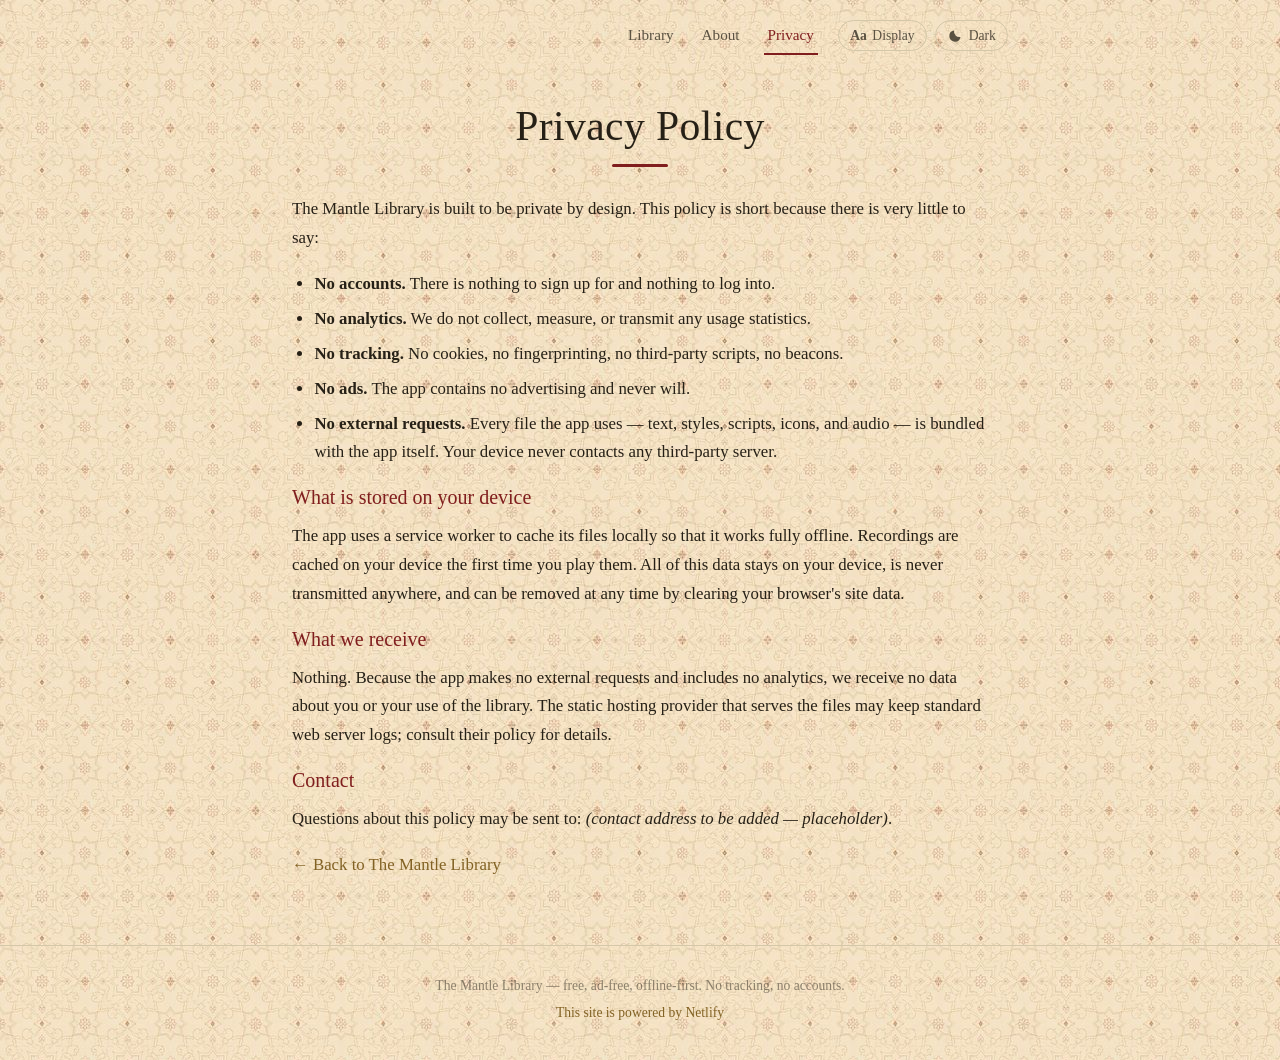
==== privacy.html @ a02255de "Add complete PWA site: texts, translations, recordings" ====
<!DOCTYPE html>
<html lang="en">
<head>
  <meta charset="utf-8">
  <meta name="viewport" content="width=device-width, initial-scale=1">
  <title>Privacy Policy — The Mantle Library</title>
  <meta name="description" content="Privacy policy for The Mantle Library: no accounts, no analytics, no tracking, no ads.">
  <meta name="theme-color" content="#101613">
  <link rel="manifest" href="manifest.webmanifest">
  <link rel="icon" href="icons/favicon.ico" sizes="16x16 32x32 48x48">
  <link rel="icon" href="icons/favicon-64.png" type="image/png" sizes="64x64">
  <link rel="stylesheet" href="css/styles.css">
</head>
<body>
  <a class="skip-link" href="#main">Skip to content</a>

  <header class="site-header">
    <nav class="site-nav" aria-label="Primary">
      <a href="index.html#/" class="nav-link">Library</a>
      <a href="index.html#/about" class="nav-link">About</a>
      <a href="privacy.html" class="nav-link" aria-current="page">Privacy</a>
    </nav>
  </header>

  <main id="main" tabindex="-1">
    <h1 class="page-title">Privacy Policy</h1>

    <div class="prose">
      <p>The Mantle Library is built to be private by design. This policy is short because there is very little to say:</p>

      <ul>
        <li><strong>No accounts.</strong> There is nothing to sign up for and nothing to log into.</li>
        <li><strong>No analytics.</strong> We do not collect, measure, or transmit any usage statistics.</li>
        <li><strong>No tracking.</strong> No cookies, no fingerprinting, no third-party scripts, no beacons.</li>
        <li><strong>No ads.</strong> The app contains no advertising and never will.</li>
        <li><strong>No external requests.</strong> Every file the app uses — text, styles, scripts, icons, and audio — is bundled with the app itself. Your device never contacts any third-party server.</li>
      </ul>

      <h2 class="section-heading">What is stored on your device</h2>
      <p>The app uses a service worker to cache its files locally so that it works fully offline. Recordings are cached on your device the first time you play them. All of this data stays on your device, is never transmitted anywhere, and can be removed at any time by clearing your browser's site data.</p>

      <h2 class="section-heading">What we receive</h2>
      <p>Nothing. Because the app makes no external requests and includes no analytics, we receive no data about you or your use of the library. The static hosting provider that serves the files may keep standard web server logs; consult their policy for details.</p>

      <h2 class="section-heading">Contact</h2>
      <p>Questions about this policy may be sent to: <em>(contact address to be added — placeholder)</em>.</p>

      <p><a href="index.html#/">← Back to The Mantle Library</a></p>
    </div>
  </main>

  <footer class="site-footer">
    <p>The Mantle Library &mdash; free, ad-free, offline-first. No tracking, no accounts.</p>
    <p class="footer-netlify"><a href="https://www.netlify.com" rel="noopener">This site is powered by Netlify</a></p>
  </footer>

  <script src="js/settings.js"></script>
</body>
</html>
---- css/styles.css ----
/* ==========================================================================
   The Mantle Library — stylesheet (v2 design system)

   Family base tokens (shared with sibling apps) + Mantle identity:
   Ottoman-inspired RED + antique GOLD on the family's dark/light base.

   Every colour flows through the CSS variables below — no hard-coded
   hex/rgb values appear anywhere else in this file.

   Dark theme lives on :root (default); light theme under html.light.
   ========================================================================== */

/* ---------- Font-face slots ----------------------------------------------
   The font files are NOT bundled yet — drop them into fonts/ later
   (see fonts/README.txt). Until then, local() and the system serif
   fallbacks keep the app fully readable. Font-family names are stable.
   ------------------------------------------------------------------------- */

@font-face {
  font-family: 'DigitalKhatt IndoPak';
  src: local('DigitalKhatt IndoPak'),
       local('DigitalKhatt-IndoPak'),
       url('../fonts/digitalkhatt-indopak-v2.otf') format('opentype');
  font-display: swap;
}

@font-face {
  font-family: 'Amiri Quran';
  src: local('Amiri Quran'),
       local('AmiriQuran'),
       url('../fonts/AmiriQuran.ttf') format('truetype');
  font-display: swap;
}

@font-face {
  font-family: 'Noto Naskh';
  src: local('Noto Naskh'),
       local('NotoNaskh'),
       url('../fonts/NotoNaskh.ttf') format('truetype');
  font-display: swap;
}

/* ---------- Design tokens: dark theme (default) ---------- */

:root {
  /* Family base (dark) */
  --bg: rgb(16, 22, 19);
  --cream: rgb(240, 235, 220);
  --fg: var(--cream);
  --card: rgb(43, 44, 47);
  --border: rgb(70, 71, 73);            /* muted, derived from --card */
  --border-hover: rgb(112, 108, 96);    /* warmed card derivative */
  --dim: rgba(240, 235, 220, 0.72);
  --faint: rgba(240, 235, 220, 0.48);

  /* Mantle identity: red + antique gold */
  --gold: rgb(201, 166, 88);            /* primary accent / underlines / links */
  --red: rgb(158, 42, 43);              /* headers / badges / buttons / active */
  --red-strong: rgb(186, 56, 52);       /* hover & emphasis red */
  --red-text: rgb(214, 96, 88);         /* red brightened for text on dark */

  /* Utility shades */
  --selection: rgba(201, 166, 88, 0.35);
  --shadow: rgba(0, 0, 0, 0.4);
  --overlay: rgba(9, 12, 10, 0.82);
  --badge-fg: rgb(240, 235, 220);

  /* Per-channel text colours */
  --vc-ar: var(--cream);                /* Arabic: cream */
  --vc-en: rgb(214, 208, 192);          /* English: slightly softer */

  /* Per-script font scaling (70–160%, set from the Display panel) */
  --fs-ar: 1;
  --fs-en: 1;

  /* Typography */
  --serif-display: Georgia, 'Times New Roman', serif;
  --serif-body: Georgia, 'Times New Roman', 'Nimbus Roman', serif;
  --arabic-stack: 'DigitalKhatt IndoPak', 'Amiri Quran', 'Noto Naskh', serif;

  --radius: 14px;
  --max-width: 46rem;
}

/* ---------- Design tokens: light theme ---------- */

html.light {
  /* Family base (light) */
  --paper: rgb(243, 236, 216);
  --ink: rgb(38, 32, 22);
  --bg: var(--paper);
  --fg: var(--ink);
  --card: rgb(231, 222, 198);           /* warm, paper-darkened */
  --border: rgb(212, 199, 168);         /* muted, derived from --card */
  --border-hover: rgb(176, 158, 118);
  --dim: rgba(38, 32, 22, 0.74);
  --faint: rgba(38, 32, 22, 0.5);

  /* Mantle identity, darkened for contrast on paper */
  --gold: rgb(130, 98, 36);
  --red: rgb(128, 30, 30);
  --red-strong: rgb(105, 22, 22);
  --red-text: rgb(128, 30, 30);

  /* Utility shades */
  --selection: rgba(130, 98, 36, 0.3);
  --shadow: rgba(38, 32, 22, 0.22);
  --overlay: rgba(38, 32, 22, 0.82);
  --badge-fg: rgb(243, 236, 216);

  /* Per-channel text colours */
  --vc-ar: var(--ink);
  --vc-en: rgb(84, 74, 56);             /* softer than ink */
}

/* ---------- Reset & base ---------- */

*, *::before, *::after { box-sizing: border-box; }

html {
  -webkit-text-size-adjust: 100%;
  -webkit-tap-highlight-color: transparent;
  /* Keep the footer/audio clear of content when jumping to anchors. */
  scroll-padding-bottom: calc(185px + env(safe-area-inset-bottom));
}

body {
  margin: 0;
  background-color: var(--bg);
  background-image: url('../icons/bg-tile-dark.jpg');
  background-repeat: repeat;
  color: var(--fg);
  font-family: var(--serif-body);
  font-size: 1.05rem;
  line-height: 1.7;
  min-height: 100vh;
  display: flex;
  flex-direction: column;
  transition: background-color 200ms ease, color 200ms ease;
}

/* Light theme swaps in the light arabesque tile over the paper base. */
html.light body {
  background-color: var(--paper);
  background-image: url('../icons/bg-tile-light.jpg');
}

img, audio { max-width: 100%; }

a { color: var(--gold); text-decoration: none; }
a:hover { text-decoration: underline; }

:focus-visible {
  outline: 2px solid var(--red-strong);
  outline-offset: 3px;
  border-radius: 4px;
}

::selection { background: var(--selection); }

/* ---------- Accessibility helpers ---------- */

.skip-link {
  position: absolute;
  left: -9999px;
  top: 0;
  background: var(--red);
  color: var(--badge-fg);
  padding: 0.6rem 1rem;
  border-radius: 0 0 var(--radius) 0;
  font-weight: bold;
  z-index: 100;
}
.skip-link:focus {
  left: 0;
  text-decoration: none;
}

.visually-hidden {
  position: absolute;
  width: 1px; height: 1px;
  padding: 0; margin: -1px;
  overflow: hidden;
  clip: rect(0 0 0 0);
  white-space: nowrap;
  border: 0;
}

/* ---------- Header / nav ---------- */

.site-header {
  position: relative;
  padding: 1rem 1.25rem 0;
}

.site-nav {
  max-width: var(--max-width);
  margin: 0 auto;
  display: flex;
  gap: 1.25rem;
  justify-content: flex-end;
  align-items: center;
  font-size: 0.95rem;
}

.nav-link {
  color: var(--dim);
  padding: 0.35rem 0.25rem;
  border-bottom: 2px solid transparent;
}
.nav-link:hover { color: var(--fg); text-decoration: none; border-bottom-color: var(--border-hover); }
.nav-link[aria-current="page"] { color: var(--red-text); border-bottom-color: var(--red-text); }

/* ---------- Header tools: theme toggle + display panel ---------- */

.header-tools {
  display: flex;
  gap: 0.5rem;
  align-items: center;
}

.tool-button {
  display: inline-flex;
  align-items: center;
  gap: 0.35rem;
  background: transparent;
  border: 1px solid var(--border);
  border-radius: 999px;
  color: var(--dim);
  padding: 0.3rem 0.7rem;
  font: inherit;
  font-size: 0.85rem;
  line-height: 1.4;
  cursor: pointer;
  transition: color 160ms ease, border-color 160ms ease;
}
.tool-button:hover,
.tool-button[aria-expanded="true"] {
  color: var(--red-text);
  border-color: var(--red);
}
.tool-button svg { width: 1rem; height: 1rem; display: block; }

.display-panel {
  position: absolute;
  top: calc(100% + 0.4rem);
  right: 1.25rem;
  z-index: 60;
  width: 17rem;
  max-width: calc(100vw - 2.5rem);
  background: var(--card);
  border: 1px solid var(--border);
  border-radius: var(--radius);
  padding: 0.9rem 1rem 0.7rem;
  box-shadow: 0 10px 28px var(--shadow);
}

.display-panel-title {
  margin: 0 0 0.4rem;
  font-size: 0.85rem;
  letter-spacing: 0.05em;
  text-transform: uppercase;
  color: var(--red-text);
}

.fs-row {
  display: grid;
  grid-template-columns: 4rem 1fr 2.9rem;
  align-items: center;
  gap: 0.6rem;
  margin: 0.45rem 0;
  font-size: 0.9rem;
  color: var(--dim);
}
.fs-row input[type="range"] {
  width: 100%;
  margin: 0;
  accent-color: var(--red-strong);
}
.fs-value {
  text-align: right;
  font-variant-numeric: tabular-nums;
  color: var(--faint);
}

/* ---------- Layout ---------- */

main {
  flex: 1;
  width: 100%;
  max-width: var(--max-width);
  margin: 0 auto;
  padding: 1.5rem 1.25rem 3rem;
}

.view { min-height: 40vh; }

/* ---------- Headings with gold underline accent ---------- */

h1, h2, h3 {
  font-family: var(--serif-display);
  font-weight: normal;
  line-height: 1.3;
}

.app-title, .page-title {
  text-align: center;
  font-size: clamp(1.9rem, 6vw, 2.6rem);
  margin: 1.25rem 0 1.75rem;
  letter-spacing: 0.01em;
}

.app-title::after, .page-title::after {
  content: "";
  display: block;
  width: 3.5rem;
  height: 3px;
  margin: 0.7rem auto 0;
  background: var(--red);
  border-radius: 2px;
}

.section-heading {
  font-size: 1.25rem;
  color: var(--red-text);
  margin: 0 0 0.75rem;
}

/* ---------- Search ---------- */

.search-wrap { margin: 0 auto 1.75rem; max-width: 32rem; }

.search-label {
  display: block;
  text-align: center;
  color: var(--dim);
  margin-bottom: 0.5rem;
  font-size: 0.95rem;
}

.search-input {
  width: 100%;
  padding: 0.75rem 1rem;
  font: inherit;
  color: var(--fg);
  background: var(--card);
  border: 1px solid var(--border);
  border-radius: var(--radius);
}
.search-input::placeholder { color: var(--faint); }
.search-input:focus {
  outline: none;
  border-color: var(--red);
  box-shadow: 0 0 0 2px var(--selection);
}

/* ---------- Cards ---------- */

.card-grid {
  list-style: none;
  margin: 0;
  padding: 0;
  display: grid;
  grid-template-columns: 1fr 1fr;   /* main works sit side-by-side, even on phones */
  gap: 0.85rem;
}

@media (min-width: 40rem) {
  .card-grid { gap: 1.1rem; }
}

.card {
  background: var(--card);
  border: 1px solid var(--red);      /* main sections carry the red frame */
  border-radius: var(--radius);
  padding: 1.1rem 0.9rem;
  text-align: center;
  transition: border-color 160ms ease, box-shadow 160ms ease;
}
.card:hover {
  border-color: var(--red-strong);
  box-shadow: 0 3px 14px var(--shadow);
}

.card a.card-link {
  display: block;
  color: inherit;
}
.card a.card-link:hover { text-decoration: none; }

.card-title-ar {
  font-family: var(--arabic-stack);
  font-size: calc(1.3rem * var(--fs-ar));
  line-height: 1.9;
  color: var(--vc-ar);
  margin: 0 0 0.15rem;
}

.card-title-en {
  font-family: var(--serif-display);
  font-size: calc(1.05rem * var(--fs-en));
  margin: 0 0 0.35rem;
  color: var(--vc-en);
}

.card-meta {
  margin: 0;
  color: var(--dim);
  font-size: 0.85rem;
}

.badge {
  display: inline-block;
  margin-top: 0.7rem;
  padding: 0.2rem 0.7rem;
  font-size: 0.8rem;
  letter-spacing: 0.04em;
  color: var(--badge-fg);
  background: var(--red);
  border-radius: 999px;
}

/* ---------- Reader view ---------- */

.back-link {
  display: inline-block;
  margin-bottom: 1rem;
  font-size: 0.95rem;
}

.work-header { text-align: center; margin-bottom: 2rem; }

.work-title-ar {
  font-family: var(--arabic-stack);
  font-size: calc(clamp(1.7rem, 6vw, 2.3rem) * var(--fs-ar));
  line-height: 2;
  color: var(--vc-ar);
  margin: 0.5rem 0 0.25rem;
}

.work-author { color: var(--dim); margin: 0.25rem 0; }
.work-description { color: var(--dim); max-width: 36rem; margin: 0.75rem auto 0; }

.section-card {
  background: var(--card);
  border: 1px solid var(--border);
  border-radius: var(--radius);
  padding: 1.35rem 1.5rem;
  margin-bottom: 1.25rem;
}

.arabic-text {
  font-family: var(--arabic-stack);
  font-size: calc(1.7rem * var(--fs-ar));
  line-height: 2.2;
  color: var(--vc-ar);
  margin: 0 0 1rem;
  white-space: pre-line;
}

.translation {
  margin: 0;
  color: var(--vc-en);
  font-size: calc(1rem * var(--fs-en));
  white-space: pre-line;
  border-top: 1px solid var(--border);
  padding-top: 0.9rem;
}

.section-note {
  font-size: 0.9rem;
  color: var(--faint);
  font-style: italic;
  margin: -0.4rem 0 1.1rem;
}

.translation-pending {
  font-size: 0.85rem;
  color: var(--faint);
  font-style: italic;
  margin: -0.4rem 0 1rem;
  border-top: 1px solid var(--border);
  padding-top: 0.9rem;
}

.verse-num {
  color: var(--gold);
  font-size: 0.75em;
  font-family: var(--latin-stack, serif);
}

/* ---------- Work index: section list (Munajaat-style rows) ---------- */

.section-index {
  list-style: none;
  margin: 0;
  padding: 0;
  display: grid;
  gap: 0.85rem;
}

.section-item-link {
  display: flex;
  align-items: center;
  gap: 1rem;
  background: var(--card);
  border: 1px solid var(--border);
  border-radius: var(--radius);
  padding: 1rem 1.15rem;
  color: inherit;
  transition: border-color 160ms ease;
}
.section-item-link:hover {
  border-color: var(--red);
  text-decoration: none;
}

.section-item-text { flex: 1; min-width: 0; }

.section-item-heading {
  display: block;
  font-size: 1.08rem;
}

.section-item-count {
  display: block;
  color: var(--dim);
  font-size: 0.88rem;
  margin-top: 0.15rem;
}

.section-item-chevron {
  flex: 0 0 auto;
  color: var(--gold);
  font-size: 1.7rem;
  line-height: 1;
}

/* ---------- Section reader: previous / next bar ---------- */

.section-nav {
  display: flex;
  align-items: center;
  justify-content: space-between;
  gap: 0.75rem;
  margin-top: 1.5rem;
}

.section-nav-link {
  display: inline-flex;
  align-items: center;
  gap: 0.45rem;
  min-width: 0;
  max-width: 38%;
  padding: 0.45rem 0.7rem;
  border: 1px solid var(--border);
  border-radius: 999px;
  font-size: 0.88rem;
  color: var(--dim);
}
.section-nav-link:hover {
  color: var(--red-text);
  border-color: var(--red);
  text-decoration: none;
}
.section-nav-link.is-disabled { visibility: hidden; }

.section-nav-name {
  overflow: hidden;
  text-overflow: ellipsis;
  white-space: nowrap;
}

.section-nav-arrow { flex: 0 0 auto; }

.section-nav-pos {
  flex: 0 0 auto;
  color: var(--faint);
  font-size: 0.88rem;
  white-space: nowrap;
}

/* ---------- Audio ---------- */

.audio-block {
  background: var(--card);
  border: 1px solid var(--border);
  border-radius: var(--radius);
  padding: 1.35rem 1.5rem;
  margin-bottom: 1.25rem;
}

.audio-block h2 {
  font-size: 1.3rem;
  text-align: center;
  margin: 0 0 1rem;
}
.audio-block h2::after {
  content: "";
  display: block;
  width: 2.25rem;
  height: 2px;
  margin: 0.5rem auto 0;
  background: var(--red);
  border-radius: 2px;
}

audio {
  display: block;
  width: 100%;
  height: 2.75rem;
  border-radius: var(--radius);
}

/* ---------- Recording tile grid ---------- */

.tile-grid {
  list-style: none;
  margin: 0;
  padding: 0;
  display: grid;
  grid-template-columns: repeat(2, 1fr);
  gap: 1.1rem 0.9rem;
}

@media (min-width: 34rem) {
  .tile-grid { grid-template-columns: repeat(3, 1fr); }
}

.tile { min-width: 0; }

.tile-button {
  display: block;
  width: 100%;
  padding: 0;
  background: none;
  border: 0;
  font: inherit;
  color: inherit;
  text-align: center;
  cursor: pointer;
}

.tile-art {
  display: block;
  width: 100%;
  aspect-ratio: 1;
  object-fit: cover;
  border: 2px solid var(--red);
  border-radius: var(--radius);
  background: var(--bg);
  box-shadow: 0 2px 10px var(--shadow);
  transition: border-color 160ms ease, box-shadow 160ms ease;
}
.tile-button:hover .tile-art,
.tile-button:focus-visible .tile-art {
  border-color: var(--red-strong);
  box-shadow: 0 3px 14px var(--shadow);
}

.tile-artist {
  display: block;
  margin-top: 0.5rem;
  font-size: 0.95rem;
  line-height: 1.35;
}

.tile-title {
  display: block;
  color: var(--dim);
  font-size: 0.8rem;
  line-height: 1.35;
  margin-top: 0.1rem;
}

/* ---------- Recording detail sheet (opened from a tile) ---------- */

.rec-dialog {
  position: relative;
  width: min(94vw, 30rem);
  max-height: 88vh;
  overflow-y: auto;
  background: var(--card);
  border: 1px solid var(--red);
  border-radius: var(--radius);
  padding: 1.5rem 1.5rem 1.25rem;
  box-shadow: 0 12px 40px var(--shadow);
  text-align: center;
}

.rec-dialog-art {
  display: block;
  width: min(55vw, 12.5rem);
  margin: 0 auto 1rem;
  padding: 0;
  border: 2px solid var(--red);
  border-radius: var(--radius);
  overflow: hidden;
  background: var(--bg);
  cursor: zoom-in;
  transition: border-color 160ms ease;
}
.rec-dialog-art:hover { border-color: var(--red-strong); }
.rec-dialog-art img {
  display: block;
  width: 100%;
  aspect-ratio: 1;
  object-fit: cover;
}

.rec-dialog-artist {
  margin: 0 0 0.2rem;
  font-size: 1.3rem;
}

.rec-dialog-title {
  margin: 0 0 0.45rem;
  color: var(--dim);
}

.rec-dialog-meta {
  margin: 0 0 0.9rem;
  color: var(--faint);
  font-size: 0.88rem;
}

.rec-dialog-desc {
  margin: 0 0 1rem;
  color: var(--vc-en);
  font-size: 0.95rem;
  text-align: left;
}

.rec-dialog-note {
  margin: -0.35rem 0 1rem;
  color: var(--faint);
  font-size: 0.82rem;
  font-style: italic;
  text-align: left;
}

.rec-dialog-credit {
  margin: 0.75rem 0 0;
  color: var(--faint);
  font-size: 0.78rem;
  font-style: italic;
}

.rec-dialog-close {
  position: absolute;
  top: 0.6rem;
  right: 0.7rem;
  width: 2.25rem;
  height: 2.25rem;
  font: inherit;
  font-size: 1.35rem;
  line-height: 1;
  color: var(--badge-fg);
  background: var(--red);
  border: 1px solid var(--red-strong);
  border-radius: 50%;
  cursor: pointer;
}
.rec-dialog-close:hover { background: var(--red-strong); }

/* Full-size label viewer overlay (opened from the thumbnail). */
.art-overlay {
  position: fixed;
  inset: 0;
  z-index: 200;
  display: flex;
  align-items: center;
  justify-content: center;
  padding: 1.5rem;
  background: var(--overlay);
}

.art-overlay-img {
  max-width: min(92vw, 40rem);
  max-height: 82vh;
  border: 2px solid var(--red);
  border-radius: var(--radius);
  box-shadow: 0 12px 40px var(--shadow);
}

.art-overlay-close {
  position: absolute;
  top: 1rem;
  right: 1.25rem;
  width: 2.5rem;
  height: 2.5rem;
  font: inherit;
  font-size: 1.5rem;
  line-height: 1;
  color: var(--badge-fg);
  background: var(--red);
  border: 1px solid var(--red-strong);
  border-radius: 50%;
  cursor: pointer;
}
.art-overlay-close:hover { background: var(--red-strong); }

/* ---------- Notices / states ---------- */

.notice, .loading, .error-box {
  text-align: center;
  color: var(--dim);
  padding: 2rem 1rem;
}

.error-box {
  border: 1px solid var(--border);
  border-radius: var(--radius);
  background: var(--card);
}
.error-box strong { color: var(--red-text); }

.no-results {
  text-align: center;
  color: var(--faint);
  padding: 1.5rem 0;
}

/* ---------- About page ---------- */

.prose p { margin: 0 0 1.1rem; }
.prose ul { padding-left: 1.4rem; margin: 0 0 1.1rem; }
.prose li { margin-bottom: 0.4rem; }

.credit-line {
  border: 1px solid var(--border);
  border-radius: var(--radius);
  background: var(--card);
  padding: 1rem 1.25rem;
  font-style: italic;
  color: var(--dim);
}

/* ---------- Footer ---------- */

.site-footer {
  border-top: 1px solid var(--border);
  padding: 1.5rem 1.25rem 2rem;
  text-align: center;
  font-size: 0.85rem;
  color: var(--faint);
}
.site-footer p { margin: 0.25rem 0; }

/* ---------- Reduced motion ---------- */

@media (prefers-reduced-motion: reduce) {
  * { transition: none !important; }
}

/* ---------- App logo ---------- */
.app-logo {
  display: block;
  width: 92px;
  height: 92px;
  margin: 0 auto 0.75rem;
  border-radius: 22%;
}

/* ---------- Home: historic recordings listed under the works ---------- */
.home-media { margin-top: 2.25rem; }
.home-media h2 { margin-bottom: 0.25rem; }
.home-media .media-sub {
  text-align: center;
  color: var(--faint);
  font-size: 0.95rem;
  margin: 0 0 1.25rem;
}
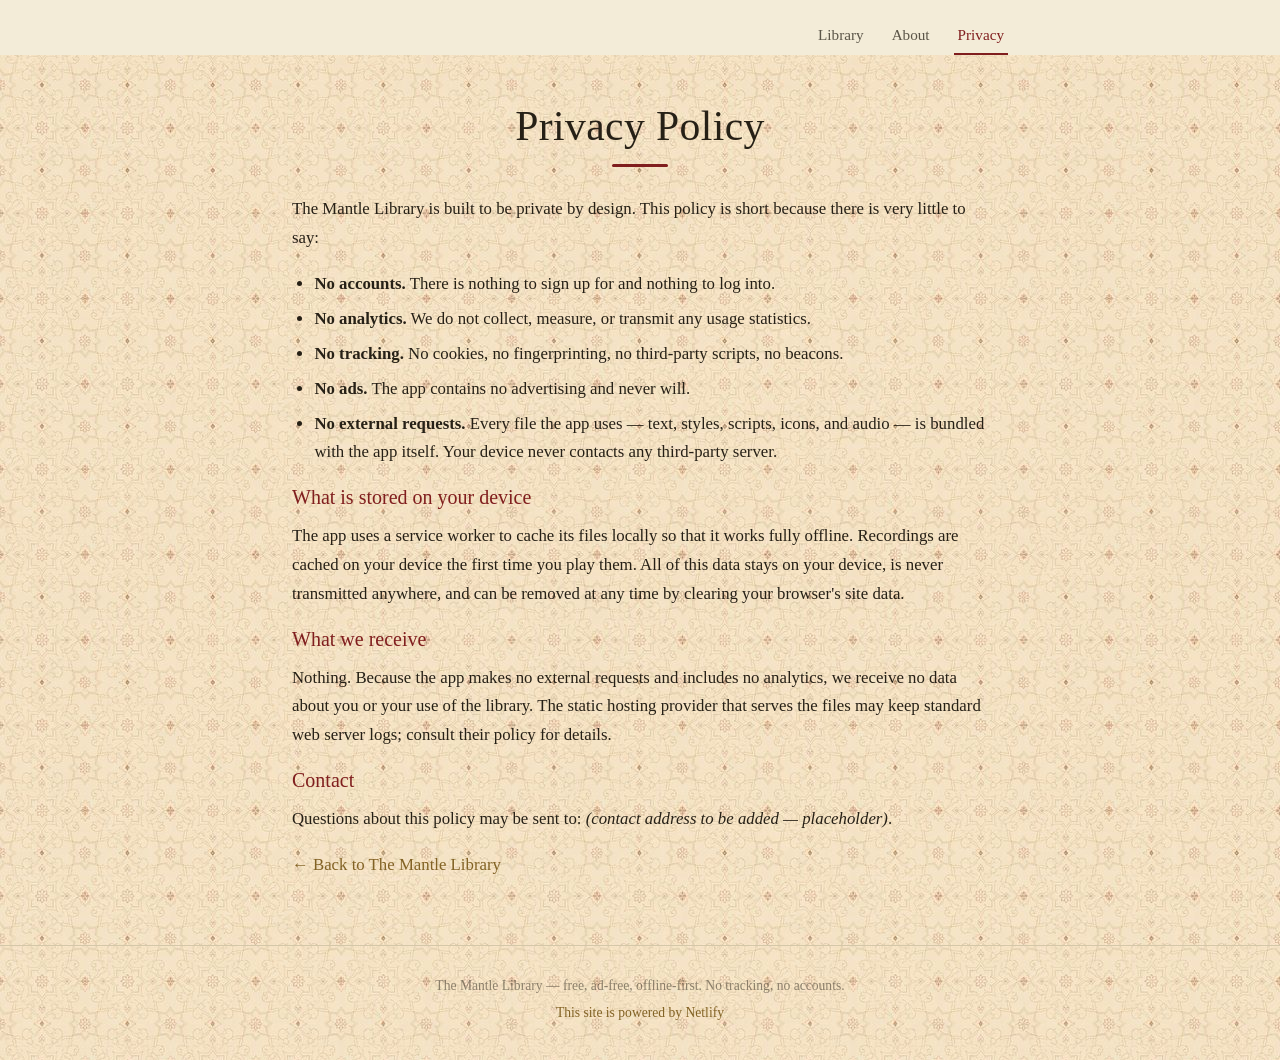
==== commit cd017f72: "v13: list-row works, support page, remove search" ====
--- a/privacy.html
+++ b/privacy.html
@@ -17,7 +17,7 @@
   <header class="site-header">
     <nav class="site-nav" aria-label="Primary">
       <a href="index.html#/" class="nav-link">Library</a>
-      <a href="index.html#/about" class="nav-link">About</a>
+      <a href="support.html" class="nav-link">About</a>
       <a href="privacy.html" class="nav-link" aria-current="page">Privacy</a>
     </nav>
   </header>
--- a/css/styles.css
+++ b/css/styles.css
@@ -11,16 +11,27 @@
    ========================================================================== */
 
 /* ---------- Font-face slots ----------------------------------------------
-   The font files are NOT bundled yet — drop them into fonts/ later
-   (see fonts/README.txt). Until then, local() and the system serif
-   fallbacks keep the app fully readable. Font-family names are stable.
+   Both DigitalKhatt faces ARE bundled (SIL OFL 1.1 — see fonts/README.txt):
+   'DigitalKhatt IndoPak' (13-line IndoPak mushaf style) is the primary
+   Arabic face; 'DigitalKhatt V2' (New Madina) is the bundled fallback.
+   Amiri Quran / Noto Naskh remain optional drop-in fallbacks; until added,
+   local() and the system serif keep those slots readable. Family names
+   are stable.
    ------------------------------------------------------------------------- */
 
 @font-face {
   font-family: 'DigitalKhatt IndoPak';
   src: local('DigitalKhatt IndoPak'),
        local('DigitalKhatt-IndoPak'),
-       url('../fonts/digitalkhatt-indopak-v2.otf') format('opentype');
+       url('../fonts/DigitalKhattIndoPak.otf') format('opentype');
+  font-display: swap;
+}
+
+@font-face {
+  font-family: 'DigitalKhatt V2';
+  src: local('DigitalKhatt New Madina'),
+       local('DigitalKhattV2'),
+       url('../fonts/DigitalKhattV2.ttf') format('truetype');
   font-display: swap;
 }
 
@@ -76,7 +87,7 @@
   /* Typography */
   --serif-display: Georgia, 'Times New Roman', serif;
   --serif-body: Georgia, 'Times New Roman', 'Nimbus Roman', serif;
-  --arabic-stack: 'DigitalKhatt IndoPak', 'Amiri Quran', 'Noto Naskh', serif;
+  --arabic-stack: 'DigitalKhatt IndoPak', 'DigitalKhatt V2', 'Amiri Quran', 'Noto Naskh', serif;
 
   --radius: 14px;
   --max-width: 46rem;
@@ -186,10 +197,98 @@
   border: 0;
 }
 
-/* ---------- Header / nav ---------- */
+/* ---------- Header / app bar ----------
+   JustQuran-style app bar: brand block left, circular outline icon buttons
+   right, full-width red underline. Sticky so it behaves like a native app
+   header. privacy.html still uses the legacy .site-nav (rules kept below). */
 
 .site-header {
+  position: sticky;
+  top: 0;
+  z-index: 50;
+  background: var(--bg);
+  border-bottom: 2px solid var(--red);
+}
+
+.app-bar {
+  display: flex;
+  align-items: center;
+  justify-content: space-between;
+  gap: 0.75rem;
+  padding: 0.55rem 1rem;
+}
+
+.app-bar-brand {
+  display: flex;
+  align-items: center;
+  gap: 0.6rem;
+  min-width: 0;
+  color: inherit;
+}
+.app-bar-brand:hover { text-decoration: none; }
+
+.app-bar-logo {
+  width: 2.5rem;
+  height: 2.5rem;
+  border-radius: 50%;
+  flex-shrink: 0;
+}
+
+.app-bar-text {
+  display: flex;
+  flex-direction: column;
+  min-width: 0;
+}
+
+.app-bar-name {
+  font-family: var(--serif-display);
+  font-size: 1.05rem;
+  line-height: 1.25;
+  color: var(--fg);
+  white-space: nowrap;
+}
+
+.app-bar-sub {
+  font-size: 0.72rem;
+  color: var(--faint);
+  white-space: nowrap;
+  overflow: hidden;
+  text-overflow: ellipsis;
+}
+
+.app-bar-actions {
+  display: flex;
+  align-items: center;
+  gap: 0.5rem;
+  flex-shrink: 0;
+}
+
+/* Circular outline icon buttons (search / display / theme). */
+.icon-btn {
+  display: inline-flex;
+  align-items: center;
+  justify-content: center;
+  width: 2.4rem;
+  height: 2.4rem;
+  padding: 0;
+  background: transparent;
+  border: 1px solid var(--border);
+  border-radius: 50%;
+  color: var(--dim);
+  cursor: pointer;
+  transition: color 160ms ease, border-color 160ms ease;
+}
+.icon-btn:hover,
+.icon-btn[aria-expanded="true"] {
+  color: var(--red-text);
+  border-color: var(--red);
+}
+.icon-btn svg { width: 1.1rem; height: 1.1rem; display: block; }
+
+/* privacy.html legacy nav (static page without the app bar) */
+.site-header:has(> .site-nav) {
   position: relative;
+  border-bottom: none;
   padding: 1rem 1.25rem 0;
 }
 
@@ -211,56 +310,49 @@
 .nav-link:hover { color: var(--fg); text-decoration: none; border-bottom-color: var(--border-hover); }
 .nav-link[aria-current="page"] { color: var(--red-text); border-bottom-color: var(--red-text); }
 
-/* ---------- Header tools: theme toggle + display panel ---------- */
-
-.header-tools {
-  display: flex;
-  gap: 0.5rem;
-  align-items: center;
-}
-
-.tool-button {
-  display: inline-flex;
-  align-items: center;
-  gap: 0.35rem;
+/* ---------- Settings page ---------- */
+
+.settings-card {
+  background: var(--card);
+  border: 1px solid var(--border);
+  border-radius: var(--radius);
+  padding: 1.1rem 1.25rem;
+  margin-bottom: 1.25rem;
+}
+
+.settings-heading {
+  font-size: 1.1rem;
+  color: var(--red-text);
+  margin: 0 0 0.75rem;
+}
+
+.theme-choices {
+  display: flex;
+  gap: 0.6rem;
+}
+
+.theme-choice {
+  flex: 1;
+  padding: 0.55rem 0.9rem;
+  font: inherit;
+  color: var(--dim);
   background: transparent;
   border: 1px solid var(--border);
-  border-radius: 999px;
-  color: var(--dim);
-  padding: 0.3rem 0.7rem;
-  font: inherit;
+  border-radius: var(--radius);
+  cursor: pointer;
+  transition: color 160ms ease, border-color 160ms ease, background 160ms ease;
+}
+.theme-choice:hover { border-color: var(--border-hover); }
+.theme-choice[aria-pressed="true"] {
+  color: var(--badge-fg);
+  background: var(--red);
+  border-color: var(--red);
+}
+
+.settings-note {
+  color: var(--faint);
   font-size: 0.85rem;
-  line-height: 1.4;
-  cursor: pointer;
-  transition: color 160ms ease, border-color 160ms ease;
-}
-.tool-button:hover,
-.tool-button[aria-expanded="true"] {
-  color: var(--red-text);
-  border-color: var(--red);
-}
-.tool-button svg { width: 1rem; height: 1rem; display: block; }
-
-.display-panel {
-  position: absolute;
-  top: calc(100% + 0.4rem);
-  right: 1.25rem;
-  z-index: 60;
-  width: 17rem;
-  max-width: calc(100vw - 2.5rem);
-  background: var(--card);
-  border: 1px solid var(--border);
-  border-radius: var(--radius);
-  padding: 0.9rem 1rem 0.7rem;
-  box-shadow: 0 10px 28px var(--shadow);
-}
-
-.display-panel-title {
-  margin: 0 0 0.4rem;
-  font-size: 0.85rem;
-  letter-spacing: 0.05em;
-  text-transform: uppercase;
-  color: var(--red-text);
+  text-align: center;
 }
 
 .fs-row {
@@ -326,98 +418,98 @@
   margin: 0 0 0.75rem;
 }
 
-/* ---------- Search ---------- */
-
-.search-wrap { margin: 0 auto 1.75rem; max-width: 32rem; }
-
-.search-label {
-  display: block;
-  text-align: center;
-  color: var(--dim);
-  margin-bottom: 0.5rem;
-  font-size: 0.95rem;
-}
-
-.search-input {
-  width: 100%;
-  padding: 0.75rem 1rem;
-  font: inherit;
-  color: var(--fg);
+/* ---------- Menu rows (app-style home) ----------
+   Full-width rows: circular icon left, bold title + dim subtitle,
+   gold chevron right — the pattern used by the sibling apps. */
+
+.menu-rows {
+  list-style: none;
+  margin: 0 0 1.75rem;
+  padding: 0;
+  display: flex;
+  flex-direction: column;
+  gap: 0.6rem;
+}
+
+.menu-row-link {
+  display: flex;
+  align-items: center;
+  gap: 0.85rem;
+  padding: 0.7rem 0.9rem;
   background: var(--card);
   border: 1px solid var(--border);
   border-radius: var(--radius);
-}
-.search-input::placeholder { color: var(--faint); }
-.search-input:focus {
-  outline: none;
-  border-color: var(--red);
-  box-shadow: 0 0 0 2px var(--selection);
-}
-
-/* ---------- Cards ---------- */
-
-.card-grid {
-  list-style: none;
-  margin: 0;
-  padding: 0;
-  display: grid;
-  grid-template-columns: 1fr 1fr;   /* main works sit side-by-side, even on phones */
-  gap: 0.85rem;
-}
-
-@media (min-width: 40rem) {
-  .card-grid { gap: 1.1rem; }
-}
-
-.card {
-  background: var(--card);
-  border: 1px solid var(--red);      /* main sections carry the red frame */
-  border-radius: var(--radius);
-  padding: 1.1rem 0.9rem;
-  text-align: center;
+  color: inherit;
   transition: border-color 160ms ease, box-shadow 160ms ease;
 }
-.card:hover {
+.menu-row-link:hover {
+  text-decoration: none;
   border-color: var(--red-strong);
-  box-shadow: 0 3px 14px var(--shadow);
-}
-
-.card a.card-link {
-  display: block;
-  color: inherit;
-}
-.card a.card-link:hover { text-decoration: none; }
-
-.card-title-ar {
+  box-shadow: 0 2px 10px var(--shadow);
+}
+
+.menu-row-icon {
+  display: inline-flex;
+  align-items: center;
+  justify-content: center;
+  width: 2.5rem;
+  height: 2.5rem;
+  flex-shrink: 0;
+  border: 1px solid var(--red);
+  border-radius: 50%;
+  color: var(--gold);
+}
+.menu-row-icon svg { width: 1.15rem; height: 1.15rem; display: block; }
+
+.menu-row-text {
+  display: flex;
+  flex-direction: column;
+  min-width: 0;
+}
+
+.menu-row-title {
+  font-family: var(--serif-display);
+  font-size: 1.05rem;
+  font-weight: bold;
+  color: var(--fg);
+}
+
+.menu-row-sub {
+  font-size: 0.82rem;
+  color: var(--dim);
+  white-space: nowrap;
+  overflow: hidden;
+  text-overflow: ellipsis;
+}
+
+.menu-row-chevron {
+  margin-left: auto;
+  flex-shrink: 0;
+  color: var(--gold);
+  font-size: 1.35rem;
+  line-height: 1;
+}
+
+/* Arabic subtitle inside a work row gets the Arabic typeface. */
+.menu-row-sub[lang="ar"] {
   font-family: var(--arabic-stack);
-  font-size: calc(1.3rem * var(--fs-ar));
-  line-height: 1.9;
-  color: var(--vc-ar);
-  margin: 0 0 0.15rem;
-}
-
-.card-title-en {
-  font-family: var(--serif-display);
-  font-size: calc(1.05rem * var(--fs-en));
-  margin: 0 0 0.35rem;
-  color: var(--vc-en);
-}
-
-.card-meta {
-  margin: 0;
-  color: var(--dim);
-  font-size: 0.85rem;
-}
-
-.badge {
-  display: inline-block;
-  margin-top: 0.7rem;
-  padding: 0.2rem 0.7rem;
-  font-size: 0.8rem;
+  font-size: calc(1.05rem * var(--fs-ar));
+  line-height: 1.7;
+}
+
+/* ---------- Genre groups within Historic Recordings ---------- */
+
+.genre-group { margin-top: 1.35rem; }
+.genre-group:first-of-type { margin-top: 0.9rem; }
+
+.genre-heading {
+  font-size: 0.95rem;
   letter-spacing: 0.04em;
-  color: var(--badge-fg);
-  background: var(--red);
-  border-radius: 999px;
+  text-transform: uppercase;
+  color: var(--red-text);
+  margin: 0 0 0.7rem;
+  border-bottom: 1px solid var(--border);
+  padding-bottom: 0.35rem;
 }
 
 /* ---------- Reader view ---------- */
@@ -441,12 +533,65 @@
 .work-author { color: var(--dim); margin: 0.25rem 0; }
 .work-description { color: var(--dim); max-width: 36rem; margin: 0.75rem auto 0; }
 
-.section-card {
+.work-source {
+  color: var(--faint);
+  font-size: 0.85rem;
+  max-width: 36rem;
+  margin: 1rem auto 0;
+}
+.work-source strong { color: var(--dim); font-weight: bold; }
+
+/* ---------- Reader: verse-per-card (Munajaat-style) ---------- */
+
+.verse-stack {
+  display: flex;
+  flex-direction: column;
+  gap: 1rem;
+  margin-bottom: 1.5rem;
+}
+
+.verse-card {
   background: var(--card);
   border: 1px solid var(--border);
   border-radius: var(--radius);
-  padding: 1.35rem 1.5rem;
-  margin-bottom: 1.25rem;
+  padding: 1.1rem 1.25rem 1.2rem;
+  transition: border-color 160ms ease, box-shadow 160ms ease;
+}
+.verse-card:hover {
+  border-color: var(--border-hover);
+  box-shadow: 0 2px 10px var(--shadow);
+}
+
+.verse-card-head {
+  display: flex;
+  align-items: center;
+  justify-content: space-between;
+  margin-bottom: 0.6rem;
+}
+
+.verse-badge {
+  display: inline-flex;
+  align-items: center;
+  justify-content: center;
+  min-width: 2rem;
+  height: 2rem;
+  padding: 0 0.3rem;
+  font-weight: bold;
+  font-size: 0.95rem;
+  color: var(--badge-fg);
+  background: var(--red);
+  border-radius: 50%;
+  font-variant-numeric: tabular-nums;
+}
+
+.verse-copy {
+  width: 2rem;
+  height: 2rem;
+}
+.verse-copy svg { width: 0.95rem; height: 0.95rem; }
+.verse-copy.is-copied {
+  color: var(--gold);
+  border-color: var(--gold);
 }
 
 .arabic-text {
@@ -815,16 +960,81 @@
 }
 .error-box strong { color: var(--red-text); }
 
-.no-results {
-  text-align: center;
-  color: var(--faint);
-  padding: 1.5rem 0;
-}
-
 /* ---------- About page ---------- */
 
 .prose p { margin: 0 0 1.1rem; }
 .prose ul { padding-left: 1.4rem; margin: 0 0 1.1rem; }
+
+/* ---------- Support page (support.html) ---------- */
+
+.support-hero {
+  text-align: center;
+  margin: 1rem 0 2rem;
+}
+.support-hero-icon {
+  width: 6.5rem;
+  height: 6.5rem;
+  border-radius: 24%;
+  box-shadow: 0 3px 14px var(--shadow);
+}
+.support-hero-title {
+  font-family: var(--serif-display);
+  font-size: 1.6rem;
+  margin: 0.9rem 0 0.25rem;
+}
+.support-hero-tag {
+  font-family: var(--arabic-stack);
+  font-size: calc(1.1rem * var(--fs-ar));
+  color: var(--dim);
+  margin: 0 0 0.6rem;
+}
+.support-badges {
+  color: var(--red-text);
+  font-size: 0.9rem;
+  margin: 0;
+}
+
+.licence-table {
+  width: 100%;
+  border-collapse: collapse;
+  margin: 0 0 1.1rem;
+  font-size: 0.92rem;
+}
+.licence-table th,
+.licence-table td {
+  text-align: left;
+  vertical-align: top;
+  padding: 0.55rem 0.6rem 0.55rem 0;
+  border-bottom: 1px solid var(--border);
+}
+.licence-table th {
+  width: 32%;
+  font-family: var(--serif-display);
+  color: var(--fg);
+}
+.licence-table td { color: var(--dim); }
+
+.kofi-btn {
+  display: inline-block;
+  padding: 0.6rem 1.1rem;
+  background: var(--red);
+  color: var(--badge-fg);
+  border-radius: 999px;
+  font-weight: bold;
+  text-decoration: none;
+  transition: background 160ms ease;
+}
+.kofi-btn:hover {
+  background: var(--red-strong);
+  text-decoration: none;
+}
+
+.support-footer-credit {
+  margin-top: 2rem;
+  color: var(--faint);
+  font-size: 0.88rem;
+  text-align: center;
+}
 .prose li { margin-bottom: 0.4rem; }
 
 .credit-line {
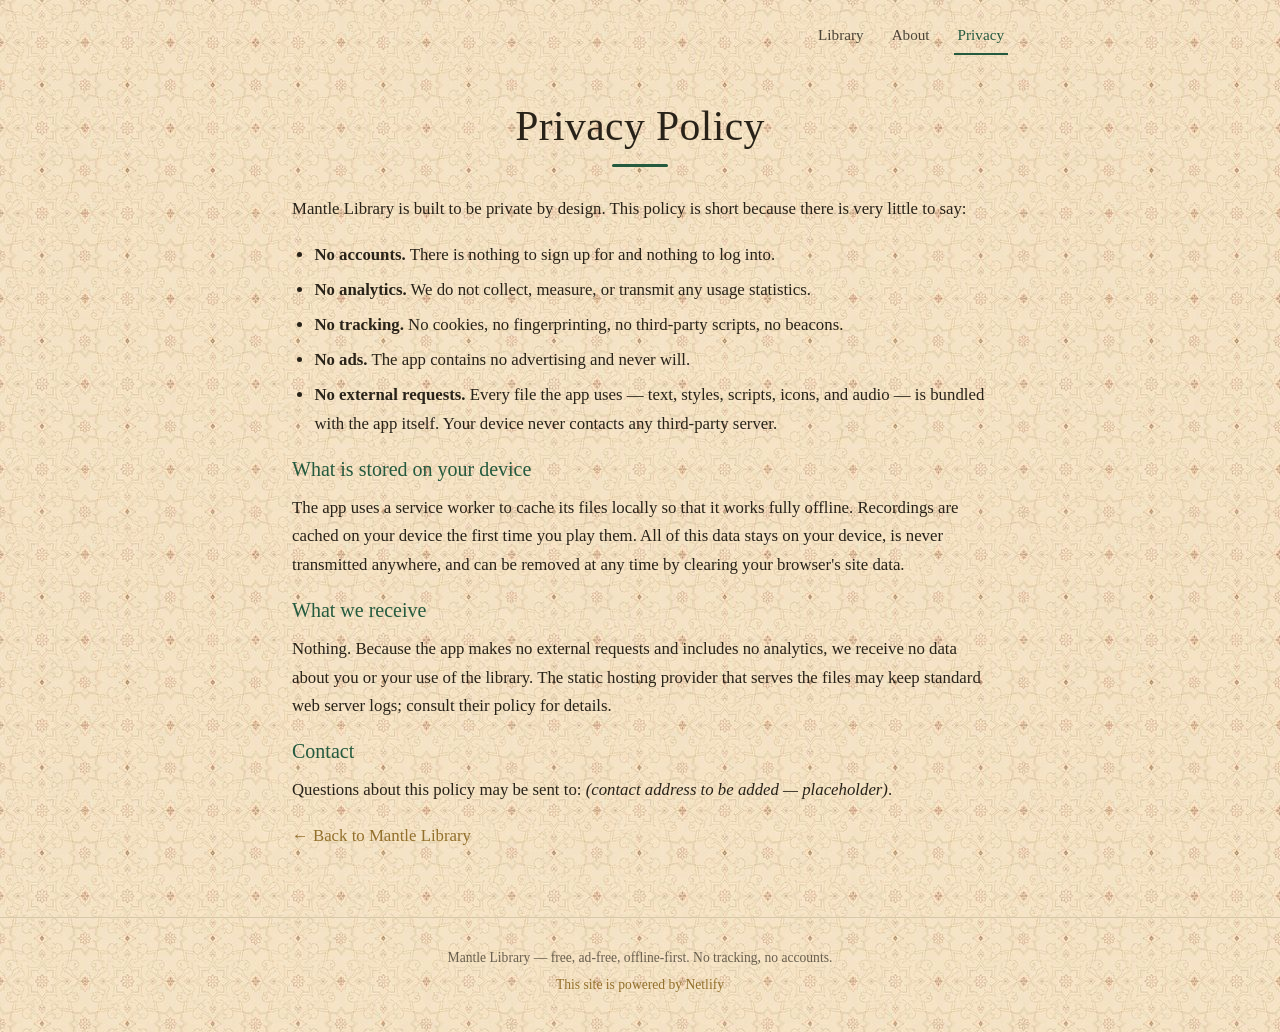
==== commit a6d06dec: "v51: rebrand to Mantle Library; update custom domain to mantlelibrary.app; bump cache to mantle-v51" ====
--- a/privacy.html
+++ b/privacy.html
@@ -3,9 +3,10 @@
 <head>
   <meta charset="utf-8">
   <meta name="viewport" content="width=device-width, initial-scale=1">
-  <title>Privacy Policy — The Mantle Library</title>
-  <meta name="description" content="Privacy policy for The Mantle Library: no accounts, no analytics, no tracking, no ads.">
+  <title>Privacy Policy — Mantle Library</title>
+  <meta name="description" content="Privacy policy for Mantle Library: no accounts, no analytics, no tracking, no ads.">
   <meta name="theme-color" content="#101613">
+  <link rel="canonical" href="https://mantlelibrary.app/privacy.html">
   <link rel="manifest" href="manifest.webmanifest">
   <link rel="icon" href="icons/favicon.ico" sizes="16x16 32x32 48x48">
   <link rel="icon" href="icons/favicon-64.png" type="image/png" sizes="64x64">
@@ -26,7 +27,7 @@
     <h1 class="page-title">Privacy Policy</h1>
 
     <div class="prose">
-      <p>The Mantle Library is built to be private by design. This policy is short because there is very little to say:</p>
+      <p>Mantle Library is built to be private by design. This policy is short because there is very little to say:</p>
 
       <ul>
         <li><strong>No accounts.</strong> There is nothing to sign up for and nothing to log into.</li>
@@ -45,12 +46,12 @@
       <h2 class="section-heading">Contact</h2>
       <p>Questions about this policy may be sent to: <em>(contact address to be added — placeholder)</em>.</p>
 
-      <p><a href="index.html#/">← Back to The Mantle Library</a></p>
+      <p><a href="index.html#/">← Back to Mantle Library</a></p>
     </div>
   </main>
 
   <footer class="site-footer">
-    <p>The Mantle Library &mdash; free, ad-free, offline-first. No tracking, no accounts.</p>
+    <p>Mantle Library &mdash; free, ad-free, offline-first. No tracking, no accounts.</p>
     <p class="footer-netlify"><a href="https://www.netlify.com" rel="noopener">This site is powered by Netlify</a></p>
   </footer>
 
--- a/css/styles.css
+++ b/css/styles.css
@@ -1,8 +1,9 @@
 /* ==========================================================================
-   The Mantle Library — stylesheet (v2 design system)
+   Mantle Library — stylesheet (v2 design system)
 
    Family base tokens (shared with sibling apps) + Mantle identity:
-   Ottoman-inspired RED + antique GOLD on the family's dark/light base.
+   logo GREEN + antique GOLD on dark (default); illuminated manuscript
+   GREEN + GOLD on paper for the light theme.
 
    Every colour flows through the CSS variables below — no hard-coded
    hex/rgb values appear anywhere else in this file.
@@ -51,29 +52,39 @@
   font-display: swap;
 }
 
+/* Honorific ligatures (ﷺ ﷻ ﷽ ﷲ …) for Latin text: subset of Amiri (OFL 1.1).
+   Amiri's em is tall, so scale it down to sit well inside Georgia/Times lines. */
+@font-face {
+  font-family: 'Honorifics';
+  src: url('../fonts/honorifics.ttf') format('truetype');
+  unicode-range: U+FDF2-FDFB, U+FDFD;
+  size-adjust: 55%;
+  font-display: swap;
+}
+
 /* ---------- Design tokens: dark theme (default) ---------- */
 
 :root {
-  /* Family base (dark) */
+  /* Family base (dark) — Family Green (matches the app icon's deep green) */
   --bg: rgb(16, 22, 19);
   --cream: rgb(240, 235, 220);
   --fg: var(--cream);
-  --card: rgb(43, 44, 47);
-  --border: rgb(70, 71, 73);            /* muted, derived from --card */
-  --border-hover: rgb(112, 108, 96);    /* warmed card derivative */
+  --card: rgb(30, 41, 34);
+  --border: rgb(54, 68, 58);            /* muted, derived from --card */
+  --border-hover: rgb(100, 118, 100);   /* warmed card derivative */
   --dim: rgba(240, 235, 220, 0.72);
   --faint: rgba(240, 235, 220, 0.48);
 
-  /* Mantle identity: red + antique gold */
-  --gold: rgb(201, 166, 88);            /* primary accent / underlines / links */
-  --red: rgb(158, 42, 43);              /* headers / badges / buttons / active */
-  --red-strong: rgb(186, 56, 52);       /* hover & emphasis red */
-  --red-text: rgb(214, 96, 88);         /* red brightened for text on dark */
+  /* Mantle identity: logo green + antique gold */
+  --gold: rgb(214, 174, 94);            /* primary accent / underlines / links */
+  --accent: rgb(36, 90, 62);            /* logo green: badges / buttons / active */
+  --accent-strong: rgb(46, 112, 78);    /* hover & emphasis green */
+  --accent-text: rgb(167, 201, 137);    /* family light green for text on dark */
 
   /* Utility shades */
-  --selection: rgba(201, 166, 88, 0.35);
+  --selection: rgba(214, 174, 94, 0.35);
   --shadow: rgba(0, 0, 0, 0.4);
-  --overlay: rgba(9, 12, 10, 0.82);
+  --overlay: rgba(9, 13, 10, 0.82);
   --badge-fg: rgb(240, 235, 220);
 
   /* Per-channel text colours */
@@ -85,8 +96,8 @@
   --fs-en: 1;
 
   /* Typography */
-  --serif-display: Georgia, 'Times New Roman', serif;
-  --serif-body: Georgia, 'Times New Roman', 'Nimbus Roman', serif;
+  --serif-display: Georgia, 'Times New Roman', 'Honorifics', serif;
+  --serif-body: Georgia, 'Times New Roman', 'Nimbus Roman', 'Honorifics', serif;
   --arabic-stack: 'DigitalKhatt IndoPak', 'DigitalKhatt V2', 'Amiri Quran', 'Noto Naskh', serif;
 
   --radius: 14px;
@@ -96,28 +107,28 @@
 /* ---------- Design tokens: light theme ---------- */
 
 html.light {
-  /* Family base (light) */
-  --paper: rgb(243, 236, 216);
-  --ink: rgb(38, 32, 22);
+  /* Family base (light) — Illuminated manuscript */
+  --paper: rgb(246, 240, 224);
+  --ink: rgb(40, 34, 24);
   --bg: var(--paper);
   --fg: var(--ink);
-  --card: rgb(231, 222, 198);           /* warm, paper-darkened */
-  --border: rgb(212, 199, 168);         /* muted, derived from --card */
+  --card: rgb(255, 252, 243);           /* lifted parchment card */
+  --border: rgb(214, 200, 168);         /* muted, derived from --paper */
   --border-hover: rgb(176, 158, 118);
-  --dim: rgba(38, 32, 22, 0.74);
-  --faint: rgba(38, 32, 22, 0.5);
-
-  /* Mantle identity, darkened for contrast on paper */
-  --gold: rgb(130, 98, 36);
-  --red: rgb(128, 30, 30);
-  --red-strong: rgb(105, 22, 22);
-  --red-text: rgb(128, 30, 30);
+  --dim: rgba(40, 34, 24, 0.82);
+  --faint: rgba(40, 34, 24, 0.68);
+
+  /* Mantle identity: deep green + antique gold on paper */
+  --gold: rgb(146, 112, 44);
+  --accent: rgb(36, 90, 62);
+  --accent-strong: rgb(28, 72, 50);
+  --accent-text: rgb(36, 90, 62);
 
   /* Utility shades */
-  --selection: rgba(130, 98, 36, 0.3);
-  --shadow: rgba(38, 32, 22, 0.22);
-  --overlay: rgba(38, 32, 22, 0.82);
-  --badge-fg: rgb(243, 236, 216);
+  --selection: rgba(146, 112, 44, 0.3);
+  --shadow: rgba(40, 34, 24, 0.22);
+  --overlay: rgba(40, 34, 24, 0.82);
+  --badge-fg: rgb(246, 240, 224);
 
   /* Per-channel text colours */
   --vc-ar: var(--ink);
@@ -162,7 +173,7 @@
 a:hover { text-decoration: underline; }
 
 :focus-visible {
-  outline: 2px solid var(--red-strong);
+  outline: 2px solid var(--accent-strong);
   outline-offset: 3px;
   border-radius: 4px;
 }
@@ -175,7 +186,7 @@
   position: absolute;
   left: -9999px;
   top: 0;
-  background: var(--red);
+  background: var(--accent);
   color: var(--badge-fg);
   padding: 0.6rem 1rem;
   border-radius: 0 0 var(--radius) 0;
@@ -197,73 +208,65 @@
   border: 0;
 }
 
-/* ---------- Header / app bar ----------
-   JustQuran-style app bar: brand block left, circular outline icon buttons
-   right, full-width red underline. Sticky so it behaves like a native app
-   header. privacy.html still uses the legacy .site-nav (rules kept below). */
-
-.site-header {
-  position: sticky;
-  top: 0;
-  z-index: 50;
-  background: var(--bg);
-  border-bottom: 2px solid var(--red);
-}
-
-.app-bar {
+/* ---------- Header ----------
+   In-column page header (the pattern used by the sibling apps, Munajaat
+   Maqbool and JustQuran): no full-width app bar — the header lives inside
+   the centred content column, so the site already presents like the
+   planned mobile app. Round logo + large serif title with circular icon
+   buttons at the right of the row, a small italic gold subtitle, and a
+   thin accent rule beneath. Rendered by app.js (.view-header).
+   privacy.html / support.html still use the legacy .site-nav (rules kept
+   below). */
+
+.view-header { margin: 0.25rem 0 1.75rem; }
+
+.view-header::after {
+  content: "";
+  display: block;
+  height: 1px;
+  margin-top: 0.85rem;
+  background: var(--accent);
+}
+
+.view-header-row {
   display: flex;
   align-items: center;
-  justify-content: space-between;
   gap: 0.75rem;
-  padding: 0.55rem 1rem;
-}
-
-.app-bar-brand {
-  display: flex;
-  align-items: center;
-  gap: 0.6rem;
-  min-width: 0;
-  color: inherit;
-}
-.app-bar-brand:hover { text-decoration: none; }
-
-.app-bar-logo {
+}
+
+.view-header-logo {
   width: 2.5rem;
   height: 2.5rem;
   border-radius: 50%;
   flex-shrink: 0;
-}
-
-.app-bar-text {
-  display: flex;
-  flex-direction: column;
-  min-width: 0;
-}
-
-.app-bar-name {
-  font-family: var(--serif-display);
-  font-size: 1.05rem;
-  line-height: 1.25;
-  color: var(--fg);
-  white-space: nowrap;
-}
-
-.app-bar-sub {
-  font-size: 0.72rem;
-  color: var(--faint);
+  border: 2px solid var(--gold);   /* echoes the gold mantle in the app icon */
+}
+
+.view-header-title {
+  font-size: clamp(1.3rem, 5.5vw, 1.9rem);
+  margin: 0;
+  letter-spacing: 0.01em;
   white-space: nowrap;
   overflow: hidden;
   text-overflow: ellipsis;
 }
 
-.app-bar-actions {
+.view-header-actions {
+  margin-left: auto;
   display: flex;
   align-items: center;
   gap: 0.5rem;
   flex-shrink: 0;
 }
 
-/* Circular outline icon buttons (search / display / theme). */
+.view-header-sub {
+  font-style: italic;
+  color: var(--gold);
+  font-size: 0.95rem;
+  margin: 0.3rem 0 0;
+}
+
+/* Circular outline icon buttons (header actions / verse copy). */
 .icon-btn {
   display: inline-flex;
   align-items: center;
@@ -274,18 +277,18 @@
   background: transparent;
   border: 1px solid var(--border);
   border-radius: 50%;
-  color: var(--dim);
+  color: var(--gold);
   cursor: pointer;
   transition: color 160ms ease, border-color 160ms ease;
 }
 .icon-btn:hover,
 .icon-btn[aria-expanded="true"] {
-  color: var(--red-text);
-  border-color: var(--red);
+  color: var(--gold);
+  border-color: var(--gold);
 }
 .icon-btn svg { width: 1.1rem; height: 1.1rem; display: block; }
 
-/* privacy.html legacy nav (static page without the app bar) */
+/* privacy.html / support.html legacy nav (static pages without the view header) */
 .site-header:has(> .site-nav) {
   position: relative;
   border-bottom: none;
@@ -308,7 +311,7 @@
   border-bottom: 2px solid transparent;
 }
 .nav-link:hover { color: var(--fg); text-decoration: none; border-bottom-color: var(--border-hover); }
-.nav-link[aria-current="page"] { color: var(--red-text); border-bottom-color: var(--red-text); }
+.nav-link[aria-current="page"] { color: var(--accent-text); border-bottom-color: var(--accent-text); }
 
 /* ---------- Settings page ---------- */
 
@@ -322,7 +325,7 @@
 
 .settings-heading {
   font-size: 1.1rem;
-  color: var(--red-text);
+  color: var(--accent-text);
   margin: 0 0 0.75rem;
 }
 
@@ -345,8 +348,8 @@
 .theme-choice:hover { border-color: var(--border-hover); }
 .theme-choice[aria-pressed="true"] {
   color: var(--badge-fg);
-  background: var(--red);
-  border-color: var(--red);
+  background: var(--accent);
+  border-color: var(--accent);
 }
 
 .settings-note {
@@ -367,7 +370,7 @@
 .fs-row input[type="range"] {
   width: 100%;
   margin: 0;
-  accent-color: var(--red-strong);
+  accent-color: var(--accent-strong);
 }
 .fs-value {
   text-align: right;
@@ -408,34 +411,37 @@
   width: 3.5rem;
   height: 3px;
   margin: 0.7rem auto 0;
-  background: var(--red);
+  background: var(--accent);
   border-radius: 2px;
 }
 
 .section-heading {
   font-size: 1.25rem;
-  color: var(--red-text);
+  color: var(--accent-text);
   margin: 0 0 0.75rem;
 }
 
 /* ---------- Menu rows (app-style home) ----------
-   Full-width rows: circular icon left, bold title + dim subtitle,
-   gold chevron right — the pattern used by the sibling apps. */
+   Two-column tiles: circular gold-ringed icon on top, bold title with
+   its bracketed gloss and Arabic subtitle centred beneath. */
 
 .menu-rows {
   list-style: none;
   margin: 0 0 1.75rem;
   padding: 0;
+  display: grid;
+  grid-template-columns: 1fr 1fr;
+  gap: 0.6rem;
+}
+
+.menu-row-link {
   display: flex;
   flex-direction: column;
-  gap: 0.6rem;
-}
-
-.menu-row-link {
-  display: flex;
-  align-items: center;
-  gap: 0.85rem;
-  padding: 0.7rem 0.9rem;
+  align-items: center;
+  gap: 0.55rem;
+  padding: 0.8rem 0.6rem;
+  height: 100%;
+  box-sizing: border-box;
   background: var(--card);
   border: 1px solid var(--border);
   border-radius: var(--radius);
@@ -444,34 +450,90 @@
 }
 .menu-row-link:hover {
   text-decoration: none;
-  border-color: var(--red-strong);
+  border-color: var(--gold);
   box-shadow: 0 2px 10px var(--shadow);
+}
+.menu-row-link:focus-visible {
+  outline: 2px solid var(--gold);
+  outline-offset: 2px;
+  text-decoration: none;
 }
 
 .menu-row-icon {
   display: inline-flex;
   align-items: center;
   justify-content: center;
-  width: 2.5rem;
-  height: 2.5rem;
+  width: 2.2rem;
+  height: 2.2rem;
   flex-shrink: 0;
-  border: 1px solid var(--red);
+  border: 1px solid var(--gold);
   border-radius: 50%;
   color: var(--gold);
 }
-.menu-row-icon svg { width: 1.15rem; height: 1.15rem; display: block; }
+.menu-row-icon svg { width: 1.05rem; height: 1.05rem; display: block; }
 
 .menu-row-text {
   display: flex;
   flex-direction: column;
   min-width: 0;
+  flex: 1;
+  align-items: center;
+  text-align: center;
 }
 
 .menu-row-title {
   font-family: var(--serif-display);
-  font-size: 1.05rem;
+  font-size: 0.9rem;
   font-weight: bold;
   color: var(--fg);
+}
+
+/* Bracketed English gloss always on its own line under a page/section title. */
+.page-title-gloss {
+  display: block;
+  font-size: 0.52em;
+  font-weight: normal;
+  color: var(--dim);
+  margin-top: 0.4rem;
+  letter-spacing: 0.01em;
+}
+
+.block-gloss { display: block; }
+/* Modern simplification beneath the historical (Victorian) translation. */
+.translation-modern {
+  margin-top: 0.6rem;
+  padding-top: 0.55rem;
+  border-top: 1px solid var(--border);
+  font-size: 0.88em;
+  color: var(--dim);
+}
+
+.translation-modern-label {
+  display: block;
+  font-size: 0.68rem;
+  font-family: var(--sans, inherit);
+  letter-spacing: 0.14em;
+  text-transform: uppercase;
+  color: var(--gold);
+  margin-bottom: 0.25rem;
+}
+
+/* Explains the modern layer's status on pages that contain it. */
+.modern-layer-note {
+  font-size: 0.78rem;
+  color: var(--dim);
+  border-left: 2px solid var(--gold);
+  padding-left: 0.6rem;
+  margin-top: 0.6rem;
+  line-height: 1.5;
+}
+
+
+/* English gloss (the bracketed translation) on its own line under the title. */
+.menu-row-gloss {
+  font-family: var(--serif-display);
+  font-size: 0.78rem;
+  color: var(--dim);
 }
 
 .menu-row-sub {
@@ -483,18 +545,14 @@
 }
 
 .menu-row-chevron {
-  margin-left: auto;
-  flex-shrink: 0;
-  color: var(--gold);
-  font-size: 1.35rem;
-  line-height: 1;
+  display: none;
 }
 
 /* Arabic subtitle inside a work row gets the Arabic typeface. */
 .menu-row-sub[lang="ar"] {
   font-family: var(--arabic-stack);
-  font-size: calc(1.05rem * var(--fs-ar));
-  line-height: 1.7;
+  font-size: calc(0.9rem * var(--fs-ar));
+  line-height: 1.5;
 }
 
 /* ---------- Genre groups within Historic Recordings ---------- */
@@ -506,7 +564,7 @@
   font-size: 0.95rem;
   letter-spacing: 0.04em;
   text-transform: uppercase;
-  color: var(--red-text);
+  color: var(--accent-text);
   margin: 0 0 0.7rem;
   border-bottom: 1px solid var(--border);
   padding-bottom: 0.35rem;
@@ -539,7 +597,16 @@
   max-width: 36rem;
   margin: 1rem auto 0;
 }
-.work-source strong { color: var(--dim); font-weight: bold; }
+.work-source summary {
+  cursor: pointer;
+  font-weight: bold;
+  color: var(--dim);
+  display: inline-block;
+  list-style-position: inside;
+}
+.work-source summary::before { content: "▸ "; }
+details.work-source[open] summary::before { content: "▾ "; }
+.work-source p { margin: 0.5rem 0 0; }
 
 /* ---------- Reader: verse-per-card (Munajaat-style) ---------- */
 
@@ -579,7 +646,7 @@
   font-weight: bold;
   font-size: 0.95rem;
   color: var(--badge-fg);
-  background: var(--red);
+  background: var(--accent);
   border-radius: 50%;
   font-variant-numeric: tabular-nums;
 }
@@ -656,11 +723,11 @@
   transition: border-color 160ms ease;
 }
 .section-item-link:hover {
-  border-color: var(--red);
+  border-color: var(--accent);
   text-decoration: none;
 }
 
-.section-item-text { flex: 1; min-width: 0; }
+.section-item-text { flex: 1; min-width: 0; text-align: center; }
 
 .section-item-heading {
   display: block;
@@ -704,8 +771,8 @@
   color: var(--dim);
 }
 .section-nav-link:hover {
-  color: var(--red-text);
-  border-color: var(--red);
+  color: var(--accent-text);
+  border-color: var(--accent);
   text-decoration: none;
 }
 .section-nav-link.is-disabled { visibility: hidden; }
@@ -746,7 +813,7 @@
   width: 2.25rem;
   height: 2px;
   margin: 0.5rem auto 0;
-  background: var(--red);
+  background: var(--accent);
   border-radius: 2px;
 }
 
@@ -791,7 +858,7 @@
   width: 100%;
   aspect-ratio: 1;
   object-fit: cover;
-  border: 2px solid var(--red);
+  border: 2px solid var(--accent);
   border-radius: var(--radius);
   background: var(--bg);
   box-shadow: 0 2px 10px var(--shadow);
@@ -799,7 +866,7 @@
 }
 .tile-button:hover .tile-art,
 .tile-button:focus-visible .tile-art {
-  border-color: var(--red-strong);
+  border-color: var(--gold);
   box-shadow: 0 3px 14px var(--shadow);
 }
 
@@ -826,7 +893,7 @@
   max-height: 88vh;
   overflow-y: auto;
   background: var(--card);
-  border: 1px solid var(--red);
+  border: 1px solid var(--accent);
   border-radius: var(--radius);
   padding: 1.5rem 1.5rem 1.25rem;
   box-shadow: 0 12px 40px var(--shadow);
@@ -836,21 +903,38 @@
 .rec-dialog-art {
   display: block;
   width: min(55vw, 12.5rem);
-  margin: 0 auto 1rem;
+  margin: 0 auto 1.25rem;
   padding: 0;
-  border: 2px solid var(--red);
-  border-radius: var(--radius);
+  border: 4px solid var(--accent);
+  border-radius: 50%;
   overflow: hidden;
-  background: var(--bg);
+  background: #0a0e0c;
   cursor: zoom-in;
-  transition: border-color 160ms ease;
-}
-.rec-dialog-art:hover { border-color: var(--red-strong); }
+  box-shadow: 0 6px 20px rgba(0, 0, 0, 0.45), inset 0 0 0 3px rgba(255, 255, 255, 0.08);
+  transition: border-color 160ms ease, box-shadow 300ms ease;
+}
+.rec-dialog-art:hover { border-color: var(--gold); }
 .rec-dialog-art img {
   display: block;
   width: 100%;
   aspect-ratio: 1;
   object-fit: cover;
+  border-radius: 50%;
+}
+.rec-dialog-art.is-playing img {
+  animation: vinyl-spin 4s linear infinite;
+}
+.rec-dialog-art.is-paused img {
+  animation: vinyl-spin 4s linear infinite;
+  animation-play-state: paused;
+}
+.rec-dialog-art.is-playing {
+  border-color: var(--gold);
+  box-shadow: 0 0 25px rgba(201, 166, 88, 0.35), 0 8px 24px rgba(0, 0, 0, 0.5);
+}
+@keyframes vinyl-spin {
+  from { transform: rotate(0deg); }
+  to   { transform: rotate(360deg); }
 }
 
 .rec-dialog-artist {
@@ -886,6 +970,51 @@
 
 .rec-dialog-credit {
   margin: 0.75rem 0 0;
+  color: var(--faint);
+  font-size: 0.78rem;
+  font-style: italic;
+}
+
+/* Identified text & translation inside the recording sheet */
+.rec-text {
+  margin: 1rem 0 0;
+  border: 1px solid var(--border);
+  border-radius: var(--radius);
+  text-align: left;
+}
+
+.rec-text-summary {
+  padding: 0.7rem 1rem;
+  cursor: pointer;
+  font-weight: 600;
+  color: var(--vc-en);
+  user-select: none;
+}
+
+.rec-text-summary:hover { color: var(--fg); }
+
+.rec-text[open] .rec-text-summary { border-bottom: 1px solid var(--border); }
+
+.rec-text-body {
+  display: grid;
+  gap: 0.9rem;
+  padding: 1rem;
+}
+
+.rec-text-source {
+  margin: 0;
+  color: var(--dim);
+  font-size: 0.85rem;
+}
+
+.rec-text-heading {
+  margin: 0.2rem 0 0;
+  font-size: 1rem;
+  color: var(--fg);
+}
+
+.rec-text-credit {
+  margin: 0.25rem 0 0;
   color: var(--faint);
   font-size: 0.78rem;
   font-style: italic;
@@ -901,12 +1030,12 @@
   font-size: 1.35rem;
   line-height: 1;
   color: var(--badge-fg);
-  background: var(--red);
-  border: 1px solid var(--red-strong);
+  background: var(--accent);
+  border: 1px solid var(--accent-strong);
   border-radius: 50%;
   cursor: pointer;
 }
-.rec-dialog-close:hover { background: var(--red-strong); }
+.rec-dialog-close:hover { background: var(--accent-strong); }
 
 /* Full-size label viewer overlay (opened from the thumbnail). */
 .art-overlay {
@@ -923,7 +1052,7 @@
 .art-overlay-img {
   max-width: min(92vw, 40rem);
   max-height: 82vh;
-  border: 2px solid var(--red);
+  border: 2px solid var(--accent);
   border-radius: var(--radius);
   box-shadow: 0 12px 40px var(--shadow);
 }
@@ -938,12 +1067,12 @@
   font-size: 1.5rem;
   line-height: 1;
   color: var(--badge-fg);
-  background: var(--red);
-  border: 1px solid var(--red-strong);
+  background: var(--accent);
+  border: 1px solid var(--accent-strong);
   border-radius: 50%;
   cursor: pointer;
 }
-.art-overlay-close:hover { background: var(--red-strong); }
+.art-overlay-close:hover { background: var(--accent-strong); }
 
 /* ---------- Notices / states ---------- */
 
@@ -958,7 +1087,7 @@
   border-radius: var(--radius);
   background: var(--card);
 }
-.error-box strong { color: var(--red-text); }
+.error-box strong { color: var(--accent-text); }
 
 /* ---------- About page ---------- */
 
@@ -989,7 +1118,7 @@
   margin: 0 0 0.6rem;
 }
 .support-badges {
-  color: var(--red-text);
+  color: var(--accent-text);
   font-size: 0.9rem;
   margin: 0;
 }
@@ -1017,7 +1146,7 @@
 .kofi-btn {
   display: inline-block;
   padding: 0.6rem 1.1rem;
-  background: var(--red);
+  background: var(--accent);
   color: var(--badge-fg);
   border-radius: 999px;
   font-weight: bold;
@@ -1025,7 +1154,7 @@
   transition: background 160ms ease;
 }
 .kofi-btn:hover {
-  background: var(--red-strong);
+  background: var(--accent-strong);
   text-decoration: none;
 }
 
